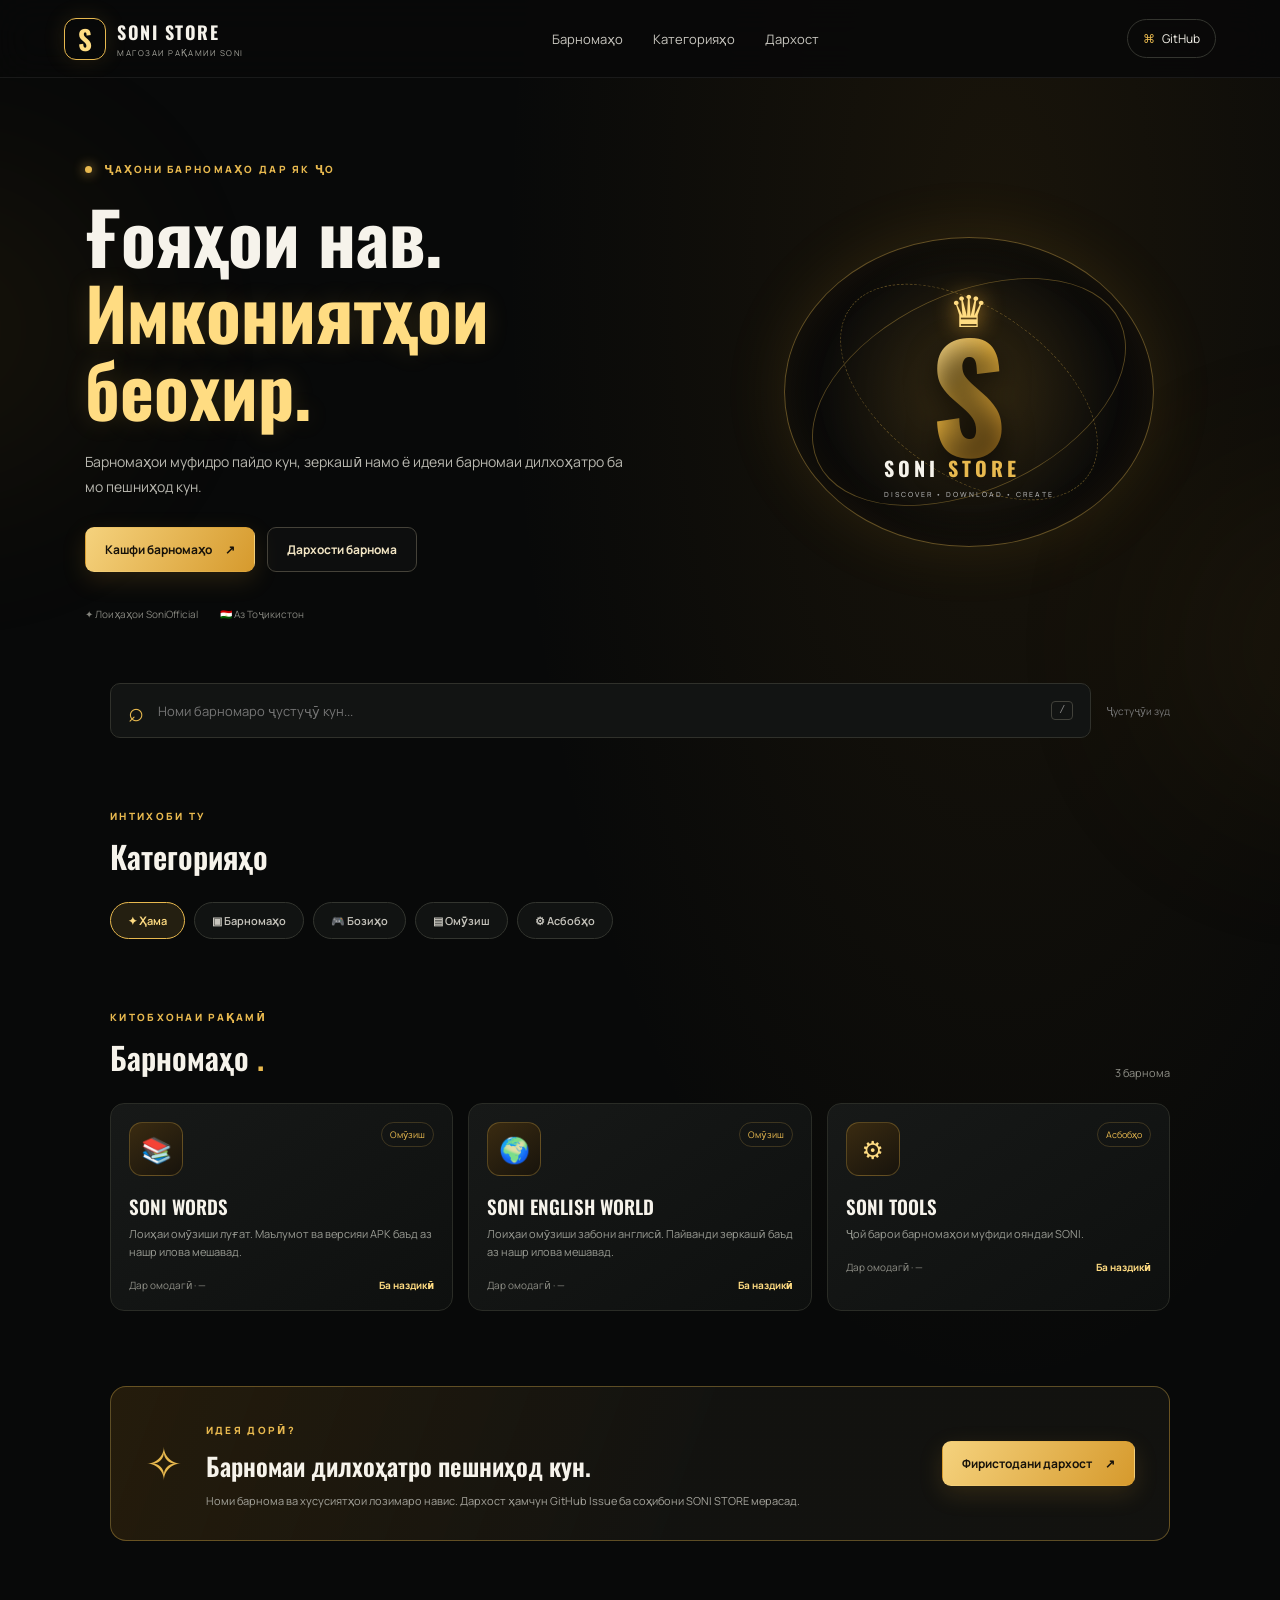
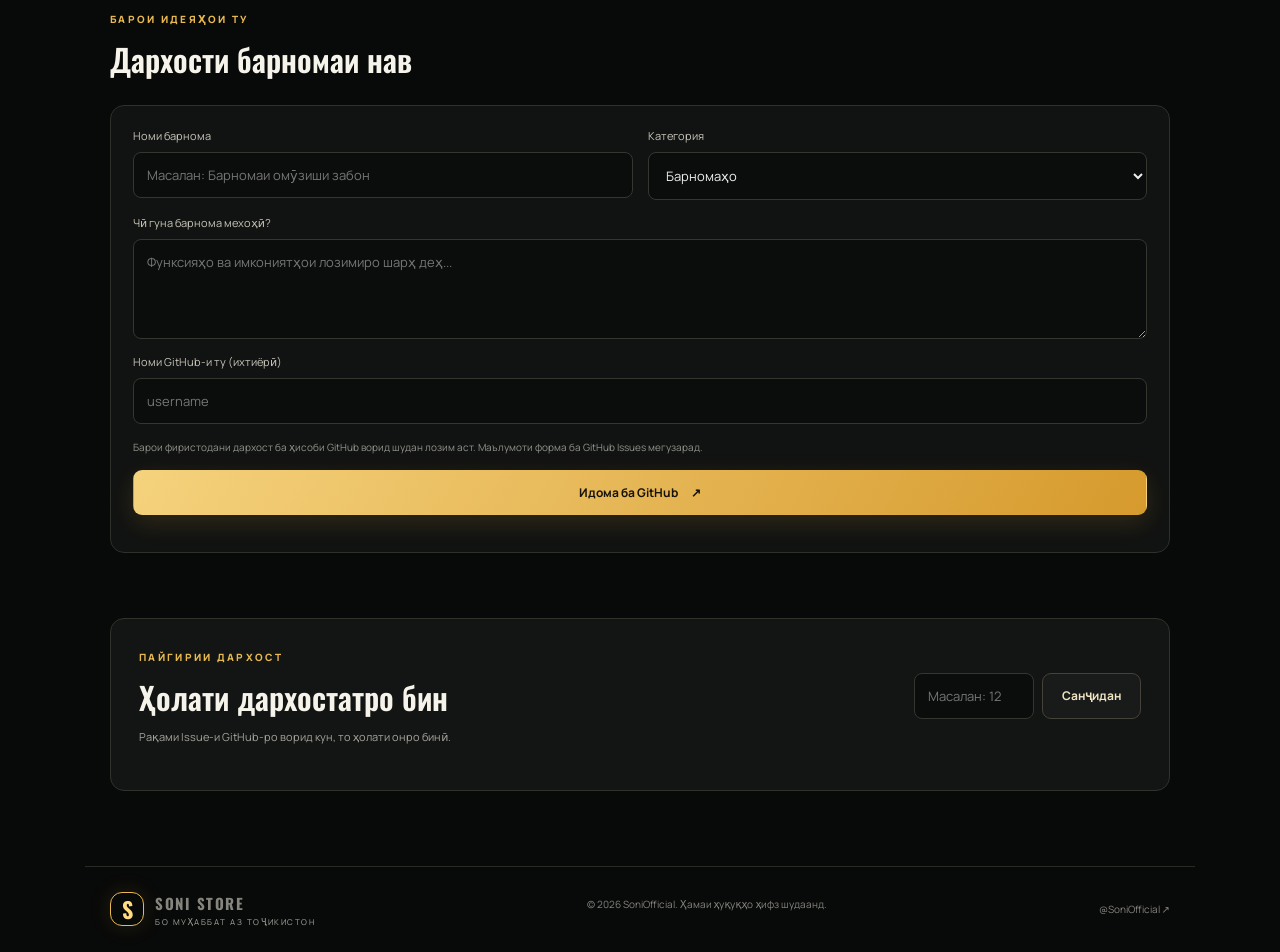
==== index.html @ 7d12838c "SONI STORE V1.0" ====
<!doctype html>
<html lang="tg">
<head>
  <meta charset="utf-8">
  <meta name="viewport" content="width=device-width, initial-scale=1">
  <meta name="theme-color" content="#090909">
  <meta name="description" content="SONI STORE — мағозаи рақамии барномаҳо ва бозиҳои SoniOfficial.">
  <title>SONI STORE — Мағозаи рақамии SONI</title>
  <link rel="icon" href="assets/favicon.svg" type="image/svg+xml">
  <link rel="stylesheet" href="styles.css">
</head>
<body>
  <div class="ambient ambient-one"></div><div class="ambient ambient-two"></div>
  <header class="topbar">
    <a class="brand" href="#" aria-label="SONI STORE">
      <span class="brand-mark">S</span>
      <span><strong>SONI STORE</strong><small>МАГОЗАИ РАҚАМИИ SONI</small></span>
    </a>
    <nav class="desktop-nav" aria-label="Навигатсияи асосӣ">
      <a href="#apps">Барномаҳо</a><a href="#categories">Категорияҳо</a><a href="#request">Дархост</a>
    </nav>
    <a class="github-link" href="https://github.com/SoniOfficial/soni-store" target="_blank" rel="noopener"> <span>⌘</span> GitHub</a>
  </header>

  <main>
    <section class="hero">
      <div class="hero-copy">
        <div class="eyebrow"><span class="pulse"></span> ҶАҲОНИ БАРНОМАҲО ДАР ЯК ҶО</div>
        <h1>Ғояҳои нав.<br><em>Имкониятҳои беохир.</em></h1>
        <p>Барномаҳои муфидро пайдо кун, зеркашӣ намо ё идеяи барномаи дилхоҳатро ба мо пешниҳод кун.</p>
        <div class="hero-actions">
          <a class="btn btn-gold" href="#apps">Кашфи барномаҳо <span>↗</span></a>
          <a class="btn btn-ghost" href="#request">Дархости барнома</a>
        </div>
        <div class="hero-meta"><span>✦ Лоиҳаҳои SoniOfficial</span><span>🇹🇯 Аз Тоҷикистон</span></div>
      </div>
      <div class="hero-art" aria-label="Нишони SONI STORE">
        <div class="orbit orbit-a"></div><div class="orbit orbit-b"></div>
        <div class="hero-crown">♛</div><div class="hero-s">S</div>
        <div class="hero-art-caption">SONI <b>STORE</b><small>DISCOVER • DOWNLOAD • CREATE</small></div>
      </div>
    </section>

    <section class="search-panel" aria-label="Ҷустуҷӯи барнома">
      <div class="search-box"><span>⌕</span><input id="searchInput" type="search" placeholder="Номи барномаро ҷустуҷӯ кун..." autocomplete="off"><kbd>/</kbd></div>
      <span class="search-hint">Ҷустуҷӯи зуд</span>
    </section>

    <section id="categories" class="section">
      <div class="section-heading"><div><span class="eyebrow">ИНТИХОБИ ТУ</span><h2>Категорияҳо</h2></div></div>
      <div id="categoryList" class="category-list">
        <button class="category-chip active" data-category="Ҳама">✦ Ҳама</button>
        <button class="category-chip" data-category="Барномаҳо">▣ Барномаҳо</button>
        <button class="category-chip" data-category="Бозиҳо">🎮 Бозиҳо</button>
        <button class="category-chip" data-category="Омӯзиш">▤ Омӯзиш</button>
        <button class="category-chip" data-category="Асбобҳо">⚙ Асбобҳо</button>
      </div>
    </section>

    <section id="apps" class="section">
      <div class="section-heading">
        <div><span class="eyebrow">КИТОБХОНАИ РАҚАМӢ</span><h2>Барномаҳо <span class="gold-dot">.</span></h2></div>
        <span id="appCount" class="muted-count">0 барнома</span>
      </div>
      <div id="appGrid" class="app-grid" aria-live="polite"></div>
      <div id="emptyState" class="empty-state hidden"><div class="empty-icon">⌕</div><h3>Ҳоло чизе ёфт нашуд</h3><p>Калимаи дигарро ҷустуҷӯ кун ё категорияро иваз намо.</p></div>
    </section>

    <section class="request-banner" id="request">
      <div class="request-symbol">✧</div>
      <div class="request-copy"><span class="eyebrow">ИДЕЯ ДОРӢ?</span><h2>Барномаи дилхоҳатро пешниҳод кун.</h2><p>Номи барнома ва хусусиятҳои лозимаро навис. Дархост ҳамчун GitHub Issue ба соҳибони SONI STORE мерасад.</p></div>
      <a class="btn btn-gold" href="#requestForm">Фиристодани дархост <span>↗</span></a>
    </section>

    <section class="section request-section">
      <div class="section-heading"><div><span class="eyebrow">БАРОИ ИДЕЯҲОИ ТУ</span><h2>Дархости барномаи нав</h2></div></div>
      <form id="requestForm" class="request-form">
        <label>Номи барнома<input id="requestName" required maxlength="90" placeholder="Масалан: Барномаи омӯзиши забон"></label>
        <label>Категория<select id="requestCategory"><option>Барномаҳо</option><option>Бозиҳо</option><option>Омӯзиш</option><option>Асбобҳо</option><option>Дигар</option></select></label>
        <label class="full">Чӣ гуна барнома мехоҳӣ?<textarea id="requestDetails" required maxlength="1500" rows="4" placeholder="Функсияҳо ва имкониятҳои лозимиро шарҳ деҳ..."></textarea></label>
        <label class="full">Номи GitHub-и ту (ихтиёрӣ)<input id="requestAuthor" maxlength="39" placeholder="username"></label>
        <div class="form-note full">Барои фиристодани дархост ба ҳисоби GitHub ворид шудан лозим аст. Маълумоти форма ба GitHub Issues мегузарад.</div>
        <button class="btn btn-gold full" type="submit">Идома ба GitHub <span>↗</span></button>
        <p id="formMessage" class="form-message full" role="status"></p>
      </form>
    </section>

    <section class="status-card">
      <div><span class="eyebrow">ПАЙГИРИИ ДАРХОСТ</span><h2>Ҳолати дархостатро бин</h2><p>Рақами Issue-и GitHub-ро ворид кун, то ҳолати онро бинӣ.</p></div>
      <form id="statusForm" class="status-form"><input id="issueNumber" type="number" min="1" required placeholder="Масалан: 12"><button class="btn btn-ghost" type="submit">Санҷидан</button></form>
      <div id="statusResult" class="status-result" aria-live="polite"></div>
    </section>
  </main>

  <footer class="footer">
    <a class="brand footer-brand" href="#"><span class="brand-mark">S</span><span><strong>SONI STORE</strong><small>БО МУҲАББАТ АЗ ТОҶИКИСТОН</small></span></a>
    <p>© <span id="year"></span> SoniOfficial. Ҳамаи ҳуқуқҳо ҳифз шудаанд.</p>
    <a href="https://github.com/SoniOfficial" target="_blank" rel="noopener">@SoniOfficial ↗</a>
  </footer>

  <dialog id="appDialog" class="app-dialog"><button class="dialog-close" id="dialogClose" aria-label="Пӯшидан">×</button><div id="dialogContent"></div></dialog>
  <script src="app.js"></script>
</body>
</html>
---- styles.css ----
@import url('https://fonts.googleapis.com/css2?family=Manrope:wght@400;500;600;700;800&family=Oswald:wght@500;600;700&display=swap');
:root{--bg:#080909;--panel:#111313;--panel2:#171918;--gold:#e8b94f;--gold2:#ffdc82;--text:#f6f3eb;--muted:#a6a69e;--line:rgba(232,185,79,.2);--green:#a7d6a2}
*{box-sizing:border-box}html{scroll-behavior:smooth;scroll-padding-top:90px}body{margin:0;background:radial-gradient(ellipse at 78% 10%,rgba(151,104,20,.12),transparent 35%),var(--bg);color:var(--text);font-family:Manrope,system-ui,sans-serif;overflow-x:hidden}.ambient{position:fixed;width:300px;height:300px;border-radius:50%;filter:blur(110px);opacity:.09;pointer-events:none;z-index:-1}.ambient-one{background:#d99b24;top:20%;left:-200px}.ambient-two{background:#b17b1d;right:-200px;top:55%}a{color:inherit;text-decoration:none}.topbar{height:78px;display:flex;align-items:center;justify-content:space-between;padding:0 max(5vw,22px);border-bottom:1px solid rgba(255,255,255,.07);position:sticky;top:0;background:rgba(8,9,9,.88);backdrop-filter:blur(18px);z-index:10}.brand{display:flex;align-items:center;gap:11px}.brand-mark{width:42px;height:42px;display:grid;place-items:center;border:1px solid var(--gold);border-radius:12px;color:var(--gold2);font:700 27px Oswald;box-shadow:0 0 22px rgba(232,185,79,.13)}.brand strong{display:block;font:700 18px Oswald;letter-spacing:1.5px}.brand small{display:block;font-size:8px;letter-spacing:1.5px;color:var(--muted);margin-top:2px}.desktop-nav{display:flex;gap:30px;color:#c8c6bf;font-size:13px}.desktop-nav a:hover,.footer>a:hover{color:var(--gold2)}.github-link{font-size:12px;border:1px solid #34352f;padding:10px 15px;border-radius:30px}.github-link span{color:var(--gold);margin-right:5px}.hero{max-width:1160px;margin:0 auto;padding:84px 25px 62px;display:grid;grid-template-columns:1.15fr .85fr;align-items:center;gap:45px;min-height:470px}.eyebrow{font-size:10px;letter-spacing:2.3px;color:var(--gold);font-weight:800}.pulse{display:inline-block;width:7px;height:7px;background:var(--gold);border-radius:50%;margin-right:8px;box-shadow:0 0 12px var(--gold)}h1,h2,h3,p{margin-top:0}h1{font:700 clamp(43px,6vw,72px)/1.06 Oswald;margin:22px 0}.hero h1 em{font-style:normal;color:var(--gold2);text-shadow:0 0 25px rgba(232,185,79,.15)}.hero-copy>p{max-width:550px;color:#b9b8b0;line-height:1.8;font-size:14px}.hero-actions{display:flex;gap:12px;flex-wrap:wrap;margin-top:28px}.btn{display:inline-flex;align-items:center;justify-content:center;gap:13px;border:1px solid transparent;border-radius:9px;padding:13px 19px;font:700 12px Manrope;cursor:pointer;transition:.2s}.btn:hover{transform:translateY(-2px)}.btn-gold{background:linear-gradient(120deg,#f5d27d,#d69a2d);color:#17120a;box-shadow:0 8px 25px rgba(210,155,48,.16)}.btn-ghost{border-color:#454239;color:#f3e6c4;background:rgba(255,255,255,.025)}.hero-meta{display:flex;gap:22px;color:#85857e;font-size:10px;margin-top:35px}.hero-art{height:310px;width:100%;max-width:370px;justify-self:center;border:1px solid rgba(232,185,79,.4);border-radius:50%;position:relative;display:flex;align-items:center;justify-content:center;background:radial-gradient(circle,rgba(226,174,65,.16),rgba(10,10,9,.95) 62%);box-shadow:0 0 65px rgba(216,159,43,.12),inset 0 0 40px rgba(216,159,43,.08)}.orbit{position:absolute;border:1px solid rgba(232,185,79,.35);border-radius:50%;inset:17px;transform:rotate(-25deg) scaleY(.72)}.orbit-b{inset:38px;transform:rotate(35deg) scaleY(.72);border-style:dashed}.hero-crown{position:absolute;top:42px;color:var(--gold2);font-size:44px;text-shadow:0 0 22px #d69a2d}.hero-s{font:700 145px Oswald;color:transparent;background:linear-gradient(130deg,#fff4c8,#e9b43f 45%,#8e5c12);background-clip:text;-webkit-background-clip:text;text-shadow:0 12px 30px rgba(0,0,0,.7)}.hero-art-caption{position:absolute;bottom:47px;font:700 20px Oswald;letter-spacing:4px}.hero-art-caption b{color:var(--gold)}.hero-art-caption small{display:block;text-align:center;font:500 7px Manrope;letter-spacing:2px;color:#aaa;margin-top:7px}.search-panel{max-width:1110px;margin:0 auto;padding:0 25px;display:flex;align-items:center;gap:15px}.search-box{height:55px;display:flex;align-items:center;gap:12px;background:#121413;border:1px solid #30312b;border-radius:10px;padding:0 17px;flex:1}.search-box>span{font-size:27px;color:var(--gold)}.search-box input,.request-form input,.request-form textarea,.request-form select,.status-form input{background:transparent;border:0;outline:0;color:var(--text);font:13px Manrope;width:100%}.search-box kbd{border:1px solid #41413a;color:#888;border-radius:4px;padding:3px 7px;font-size:10px}.search-hint{color:#777;font-size:10px}.section{max-width:1110px;margin:0 auto;padding:65px 25px 0}.section-heading{display:flex;justify-content:space-between;align-items:end;margin-bottom:23px}.section-heading h2,.request-copy h2,.status-card h2{font:600 31px Oswald;margin:8px 0 0}.gold-dot{color:var(--gold)}.muted-count{color:#8e8e86;font-size:11px}.category-list{display:flex;gap:9px;flex-wrap:wrap}.category-chip{border:1px solid #33352f;background:#111312;color:#c6c4bc;padding:10px 17px;border-radius:30px;font:600 11px Manrope;cursor:pointer}.category-chip.active,.category-chip:hover{background:rgba(232,185,79,.13);border-color:var(--gold);color:var(--gold2)}.app-grid{display:grid;grid-template-columns:repeat(3,1fr);gap:15px}.app-card{background:linear-gradient(145deg,#171918,#0e100f);border:1px solid #2a2c26;border-radius:14px;padding:18px;min-height:190px;transition:.2s;cursor:pointer;position:relative;overflow:hidden}.app-card:hover{transform:translateY(-4px);border-color:rgba(232,185,79,.6);box-shadow:0 12px 35px rgba(0,0,0,.22)}.app-card-top{display:flex;justify-content:space-between;align-items:start}.app-icon{width:54px;height:54px;border-radius:13px;display:grid;place-items:center;background:linear-gradient(145deg,#3a2b11,#17130c);border:1px solid rgba(232,185,79,.28);font-size:25px;color:var(--gold2)}.app-tag{font-size:9px;color:var(--gold);border:1px solid var(--line);border-radius:20px;padding:5px 8px}.app-card h3{font:600 19px Oswald;margin:16px 0 5px}.app-card p{font-size:11px;color:#999b93;line-height:1.6;margin:0}.app-card-bottom{display:flex;justify-content:space-between;align-items:center;margin-top:17px;color:#8e8e86;font-size:10px}.app-card-bottom b{color:var(--gold2);font-size:10px}.empty-state{text-align:center;padding:45px 15px;color:#999}.empty-state h3{color:#eee}.empty-icon{font-size:35px;color:var(--gold)}.hidden{display:none!important}.request-banner{max-width:1060px;margin:75px auto 0;padding:30px 34px;border:1px solid rgba(232,185,79,.35);border-radius:16px;background:linear-gradient(110deg,rgba(188,128,27,.16),rgba(20,20,17,.9) 55%);display:flex;align-items:center;gap:23px}.request-symbol{font-size:45px;color:var(--gold)}.request-copy{flex:1}.request-copy h2{font-size:25px}.request-copy p,.status-card p{font-size:11px;line-height:1.7;color:#a5a49c;margin:8px 0 0}.request-form{display:grid;grid-template-columns:1fr 1fr;gap:15px;background:#111312;border:1px solid #2e302a;border-radius:14px;padding:22px}.request-form label{font-size:11px;color:#c7c4b9;display:flex;flex-direction:column;gap:9px}.request-form input,.request-form textarea,.request-form select,.status-form input{border:1px solid #34362f;background:#0b0d0c;border-radius:8px;padding:13px;color:#eee}.request-form select option{background:#111}.request-form .full{grid-column:1/-1}.form-note{font-size:10px;color:#92938b;line-height:1.6}.form-message{font-size:11px;color:var(--gold2);margin:0}.status-card{max-width:1060px;margin:65px auto 0;padding:25px 28px;background:#121513;border:1px solid #30332c;border-radius:14px;display:grid;grid-template-columns:1fr auto;gap:18px;align-items:center}.status-form{display:flex;gap:8px}.status-form input{width:120px}.status-result{grid-column:1/-1;color:var(--gold2);font-size:12px}.footer{max-width:1110px;margin:75px auto 0;padding:25px;border-top:1px solid #292a25;display:flex;justify-content:space-between;align-items:center;color:#85857e;font-size:10px}.footer-brand strong{font-size:15px}.footer-brand .brand-mark{width:34px;height:34px;font-size:22px}.app-dialog{width:min(520px,calc(100% - 28px));background:#121513;color:var(--text);border:1px solid rgba(232,185,79,.4);border-radius:16px;padding:27px;box-shadow:0 20px 100px #000}.app-dialog::backdrop{background:rgba(0,0,0,.78);backdrop-filter:blur(5px)}.dialog-close{float:right;background:transparent;color:#eee;border:0;font-size:28px;cursor:pointer}.dialog-icon{font-size:48px;color:var(--gold)}.dialog-meta{color:#aaa;font-size:12px;line-height:1.8}.dialog-download{margin-top:20px}.dialog-download[aria-disabled=true]{opacity:.5;pointer-events:none}.status-pill{display:inline-block;padding:5px 9px;border-radius:20px;background:rgba(232,185,79,.12);color:var(--gold2);font-size:10px}
@media(max-width:760px){.topbar{height:68px}.desktop-nav{display:none}.hero{grid-template-columns:1fr;padding-top:55px;gap:30px}.hero-art{height:250px;max-width:280px}.hero-s{font-size:115px}.hero-crown{top:28px}.hero-art-caption{bottom:35px}.app-grid{grid-template-columns:repeat(2,1fr)}.request-banner{margin:55px 18px 0;padding:23px;flex-wrap:wrap}.request-symbol{display:none}.request-banner .btn{width:100%}.status-card{margin:50px 18px 0;grid-template-columns:1fr}.status-form{width:100%}.status-form input{flex:1}.footer{margin-top:55px;flex-wrap:wrap;gap:18px}.footer p{order:3;width:100%}.search-hint{display:none}}
@media(max-width:470px){.github-link{padding:8px 10px}.brand strong{font-size:15px}.brand-mark{width:37px;height:37px}.hero{padding-left:20px;padding-right:20px}.hero-meta{gap:12px;flex-wrap:wrap}.app-grid{grid-template-columns:1fr}.app-card{min-height:175px}.request-form{grid-template-columns:1fr;padding:16px}.request-form label{grid-column:1/-1}.section{padding-left:19px;padding-right:19px}.section-heading h2{font-size:27px}.footer{padding:22px 19px}}
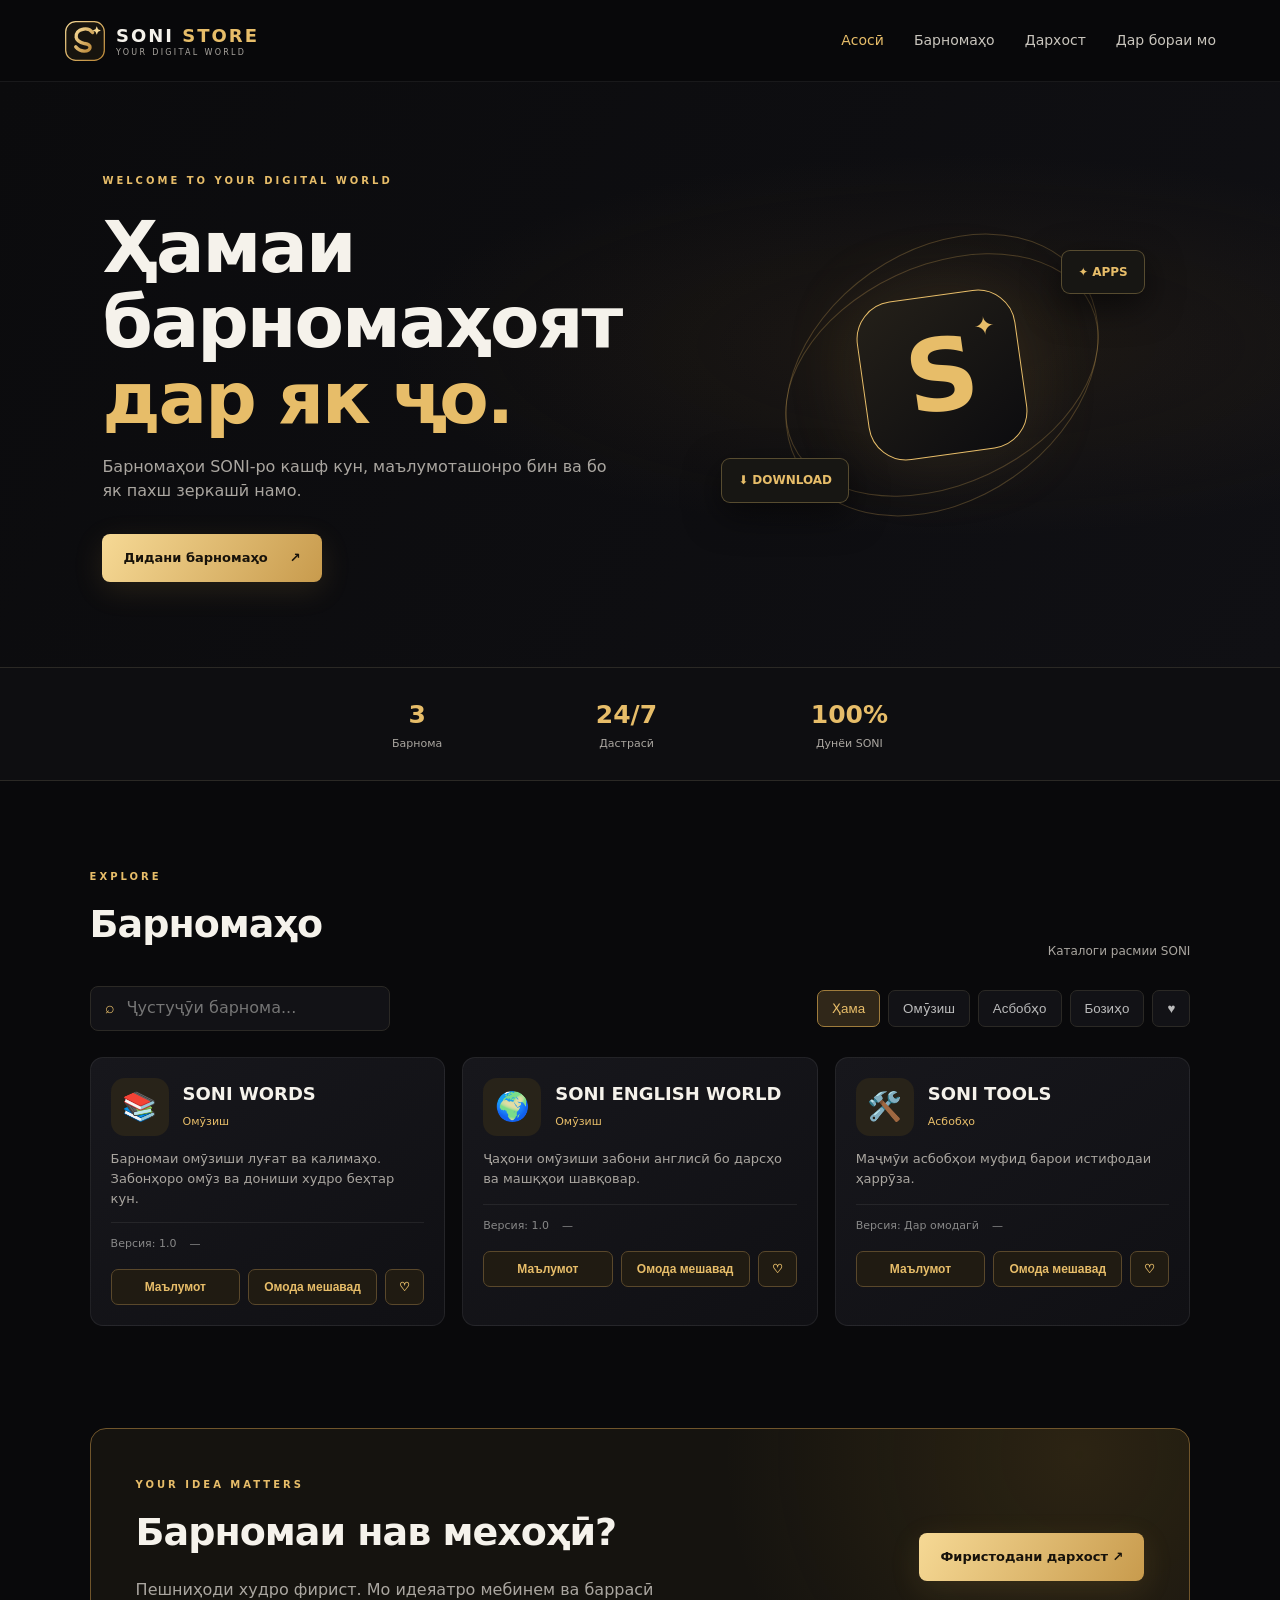
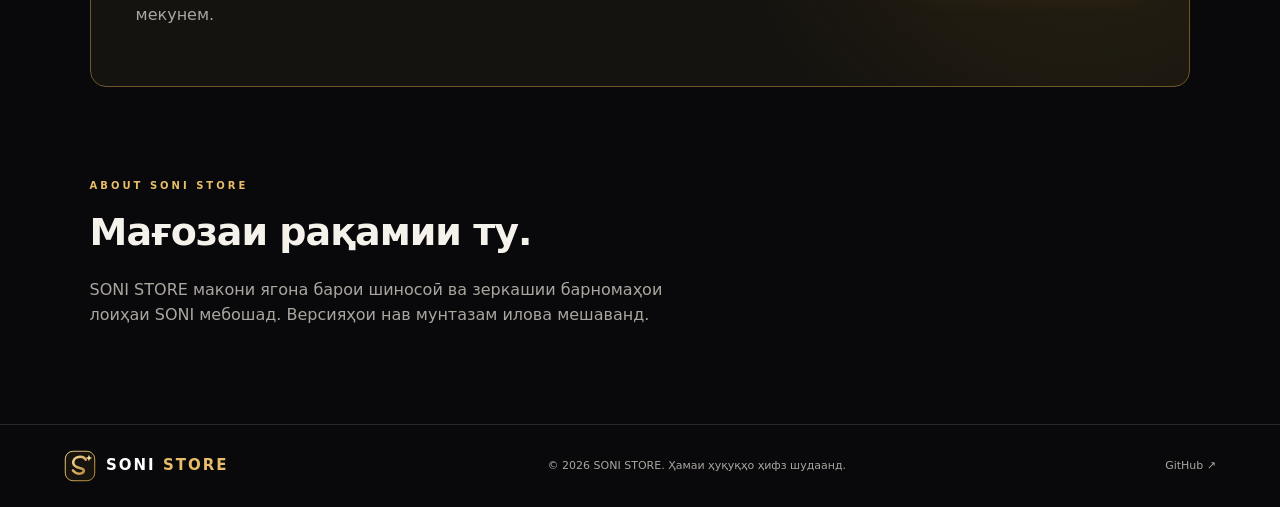
==== commit 57e529d0: "SONI STORE V1.1 update" ====
--- a/index.html
+++ b/index.html
@@ -3,102 +3,80 @@
 <head>
   <meta charset="utf-8">
   <meta name="viewport" content="width=device-width, initial-scale=1">
-  <meta name="theme-color" content="#090909">
-  <meta name="description" content="SONI STORE — мағозаи рақамии барномаҳо ва бозиҳои SoniOfficial.">
-  <title>SONI STORE — Мағозаи рақамии SONI</title>
+  <meta name="theme-color" content="#0b0b0d">
+  <title>SONI STORE — Барномаҳои рақамӣ</title>
   <link rel="icon" href="assets/favicon.svg" type="image/svg+xml">
   <link rel="stylesheet" href="styles.css">
 </head>
 <body>
-  <div class="ambient ambient-one"></div><div class="ambient ambient-two"></div>
   <header class="topbar">
     <a class="brand" href="#" aria-label="SONI STORE">
-      <span class="brand-mark">S</span>
-      <span><strong>SONI STORE</strong><small>МАГОЗАИ РАҚАМИИ SONI</small></span>
+      <img src="assets/logo.svg" alt="" width="42" height="42">
+      <span>SONI <b>STORE</b><small>YOUR DIGITAL WORLD</small></span>
     </a>
-    <nav class="desktop-nav" aria-label="Навигатсияи асосӣ">
-      <a href="#apps">Барномаҳо</a><a href="#categories">Категорияҳо</a><a href="#request">Дархост</a>
+    <button class="menu-btn" id="menuBtn" aria-label="Кушодани меню">☰</button>
+    <nav id="nav">
+      <a class="active" href="#home">Асосӣ</a>
+      <a href="#apps">Барномаҳо</a>
+      <a href="#request">Дархост</a>
+      <a href="#about">Дар бораи мо</a>
     </nav>
-    <a class="github-link" href="https://github.com/SoniOfficial/soni-store" target="_blank" rel="noopener"> <span>⌘</span> GitHub</a>
   </header>
 
-  <main>
+  <main id="home">
     <section class="hero">
       <div class="hero-copy">
-        <div class="eyebrow"><span class="pulse"></span> ҶАҲОНИ БАРНОМАҲО ДАР ЯК ҶО</div>
-        <h1>Ғояҳои нав.<br><em>Имкониятҳои беохир.</em></h1>
-        <p>Барномаҳои муфидро пайдо кун, зеркашӣ намо ё идеяи барномаи дилхоҳатро ба мо пешниҳод кун.</p>
-        <div class="hero-actions">
-          <a class="btn btn-gold" href="#apps">Кашфи барномаҳо <span>↗</span></a>
-          <a class="btn btn-ghost" href="#request">Дархости барнома</a>
-        </div>
-        <div class="hero-meta"><span>✦ Лоиҳаҳои SoniOfficial</span><span>🇹🇯 Аз Тоҷикистон</span></div>
+        <span class="eyebrow">WELCOME TO YOUR DIGITAL WORLD</span>
+        <h1>Ҳамаи барномаҳоят<br><em>дар як ҷо.</em></h1>
+        <p>Барномаҳои SONI-ро кашф кун, маълумоташонро бин ва бо як пахш зеркашӣ намо.</p>
+        <a class="primary-btn" href="#apps">Дидани барномаҳо <span>↗</span></a>
       </div>
-      <div class="hero-art" aria-label="Нишони SONI STORE">
-        <div class="orbit orbit-a"></div><div class="orbit orbit-b"></div>
-        <div class="hero-crown">♛</div><div class="hero-s">S</div>
-        <div class="hero-art-caption">SONI <b>STORE</b><small>DISCOVER • DOWNLOAD • CREATE</small></div>
+      <div class="hero-art" aria-hidden="true">
+        <div class="orbit orbit-one"></div><div class="orbit orbit-two"></div>
+        <div class="store-mark">S<span>✦</span></div>
+        <div class="float-card card-a">✦ <b>APPS</b></div>
+        <div class="float-card card-b">⬇ <b>DOWNLOAD</b></div>
       </div>
     </section>
 
-    <section class="search-panel" aria-label="Ҷустуҷӯи барнома">
-      <div class="search-box"><span>⌕</span><input id="searchInput" type="search" placeholder="Номи барномаро ҷустуҷӯ кун..." autocomplete="off"><kbd>/</kbd></div>
-      <span class="search-hint">Ҷустуҷӯи зуд</span>
+    <section class="stats">
+      <div><strong id="appCount">0</strong><span>Барнома</span></div>
+      <div><strong>24/7</strong><span>Дастрасӣ</span></div>
+      <div><strong>100%</strong><span>Дунёи SONI</span></div>
     </section>
 
-    <section id="categories" class="section">
-      <div class="section-heading"><div><span class="eyebrow">ИНТИХОБИ ТУ</span><h2>Категорияҳо</h2></div></div>
-      <div id="categoryList" class="category-list">
-        <button class="category-chip active" data-category="Ҳама">✦ Ҳама</button>
-        <button class="category-chip" data-category="Барномаҳо">▣ Барномаҳо</button>
-        <button class="category-chip" data-category="Бозиҳо">🎮 Бозиҳо</button>
-        <button class="category-chip" data-category="Омӯзиш">▤ Омӯзиш</button>
-        <button class="category-chip" data-category="Асбобҳо">⚙ Асбобҳо</button>
+    <section class="section" id="apps">
+      <div class="section-heading">
+        <div><span class="eyebrow">EXPLORE</span><h2>Барномаҳо</h2></div>
+        <span class="section-note">Каталоги расмии SONI</span>
       </div>
+      <div class="toolbar">
+        <label class="search"><span>⌕</span><input id="searchInput" type="search" placeholder="Ҷустуҷӯи барнома..."></label>
+        <div class="filters" id="filters">
+          <button class="filter active" data-category="Ҳама">Ҳама</button>
+          <button class="filter" data-category="Омӯзиш">Омӯзиш</button>
+          <button class="filter" data-category="Асбобҳо">Асбобҳо</button>
+          <button class="filter" data-category="Бозиҳо">Бозиҳо</button>
+          <button class="filter" data-category="Дӯстдошта">♥</button>
+        </div>
+      </div>
+      <div class="app-grid" id="appGrid"><div class="loading">Каталог бор шуда истодааст...</div></div>
     </section>
 
-    <section id="apps" class="section">
-      <div class="section-heading">
-        <div><span class="eyebrow">КИТОБХОНАИ РАҚАМӢ</span><h2>Барномаҳо <span class="gold-dot">.</span></h2></div>
-        <span id="appCount" class="muted-count">0 барнома</span>
-      </div>
-      <div id="appGrid" class="app-grid" aria-live="polite"></div>
-      <div id="emptyState" class="empty-state hidden"><div class="empty-icon">⌕</div><h3>Ҳоло чизе ёфт нашуд</h3><p>Калимаи дигарро ҷустуҷӯ кун ё категорияро иваз намо.</p></div>
+    <section class="request-section" id="request">
+      <div><span class="eyebrow">YOUR IDEA MATTERS</span><h2>Барномаи нав мехоҳӣ?</h2><p>Пешниҳоди худро фирист. Мо идеяатро мебинем ва баррасӣ мекунем.</p></div>
+      <a class="primary-btn" id="requestLink" href="https://github.com/SoniOfficial/soni-store/issues/new/choose" target="_blank" rel="noopener">Фиристодани дархост ↗</a>
     </section>
 
-    <section class="request-banner" id="request">
-      <div class="request-symbol">✧</div>
-      <div class="request-copy"><span class="eyebrow">ИДЕЯ ДОРӢ?</span><h2>Барномаи дилхоҳатро пешниҳод кун.</h2><p>Номи барнома ва хусусиятҳои лозимаро навис. Дархост ҳамчун GitHub Issue ба соҳибони SONI STORE мерасад.</p></div>
-      <a class="btn btn-gold" href="#requestForm">Фиристодани дархост <span>↗</span></a>
-    </section>
-
-    <section class="section request-section">
-      <div class="section-heading"><div><span class="eyebrow">БАРОИ ИДЕЯҲОИ ТУ</span><h2>Дархости барномаи нав</h2></div></div>
-      <form id="requestForm" class="request-form">
-        <label>Номи барнома<input id="requestName" required maxlength="90" placeholder="Масалан: Барномаи омӯзиши забон"></label>
-        <label>Категория<select id="requestCategory"><option>Барномаҳо</option><option>Бозиҳо</option><option>Омӯзиш</option><option>Асбобҳо</option><option>Дигар</option></select></label>
-        <label class="full">Чӣ гуна барнома мехоҳӣ?<textarea id="requestDetails" required maxlength="1500" rows="4" placeholder="Функсияҳо ва имкониятҳои лозимиро шарҳ деҳ..."></textarea></label>
-        <label class="full">Номи GitHub-и ту (ихтиёрӣ)<input id="requestAuthor" maxlength="39" placeholder="username"></label>
-        <div class="form-note full">Барои фиристодани дархост ба ҳисоби GitHub ворид шудан лозим аст. Маълумоти форма ба GitHub Issues мегузарад.</div>
-        <button class="btn btn-gold full" type="submit">Идома ба GitHub <span>↗</span></button>
-        <p id="formMessage" class="form-message full" role="status"></p>
-      </form>
-    </section>
-
-    <section class="status-card">
-      <div><span class="eyebrow">ПАЙГИРИИ ДАРХОСТ</span><h2>Ҳолати дархостатро бин</h2><p>Рақами Issue-и GitHub-ро ворид кун, то ҳолати онро бинӣ.</p></div>
-      <form id="statusForm" class="status-form"><input id="issueNumber" type="number" min="1" required placeholder="Масалан: 12"><button class="btn btn-ghost" type="submit">Санҷидан</button></form>
-      <div id="statusResult" class="status-result" aria-live="polite"></div>
+    <section class="section about" id="about">
+      <span class="eyebrow">ABOUT SONI STORE</span><h2>Мағозаи рақамии ту.</h2>
+      <p>SONI STORE макони ягона барои шиносоӣ ва зеркашии барномаҳои лоиҳаи SONI мебошад. Версияҳои нав мунтазам илова мешаванд.</p>
     </section>
   </main>
 
-  <footer class="footer">
-    <a class="brand footer-brand" href="#"><span class="brand-mark">S</span><span><strong>SONI STORE</strong><small>БО МУҲАББАТ АЗ ТОҶИКИСТОН</small></span></a>
-    <p>© <span id="year"></span> SoniOfficial. Ҳамаи ҳуқуқҳо ҳифз шудаанд.</p>
-    <a href="https://github.com/SoniOfficial" target="_blank" rel="noopener">@SoniOfficial ↗</a>
-  </footer>
+  <footer><a class="brand small-brand" href="#"><img src="assets/logo.svg" alt="" width="32" height="32"><span>SONI <b>STORE</b></span></a><span>© <span id="year"></span> SONI STORE. Ҳамаи ҳуқуқҳо ҳифз шудаанд.</span><a href="https://github.com/SoniOfficial" target="_blank" rel="noopener">GitHub ↗</a></footer>
 
-  <dialog id="appDialog" class="app-dialog"><button class="dialog-close" id="dialogClose" aria-label="Пӯшидан">×</button><div id="dialogContent"></div></dialog>
+  <dialog id="appDialog" class="app-dialog"><button class="close-dialog" id="closeDialog" aria-label="Пӯшидан">×</button><div id="dialogContent"></div></dialog>
   <script src="app.js"></script>
 </body>
 </html>
--- a/styles.css
+++ b/styles.css
@@ -1,5 +1,2 @@
-@import url('https://fonts.googleapis.com/css2?family=Manrope:wght@400;500;600;700;800&family=Oswald:wght@500;600;700&display=swap');
-:root{--bg:#080909;--panel:#111313;--panel2:#171918;--gold:#e8b94f;--gold2:#ffdc82;--text:#f6f3eb;--muted:#a6a69e;--line:rgba(232,185,79,.2);--green:#a7d6a2}
-*{box-sizing:border-box}html{scroll-behavior:smooth;scroll-padding-top:90px}body{margin:0;background:radial-gradient(ellipse at 78% 10%,rgba(151,104,20,.12),transparent 35%),var(--bg);color:var(--text);font-family:Manrope,system-ui,sans-serif;overflow-x:hidden}.ambient{position:fixed;width:300px;height:300px;border-radius:50%;filter:blur(110px);opacity:.09;pointer-events:none;z-index:-1}.ambient-one{background:#d99b24;top:20%;left:-200px}.ambient-two{background:#b17b1d;right:-200px;top:55%}a{color:inherit;text-decoration:none}.topbar{height:78px;display:flex;align-items:center;justify-content:space-between;padding:0 max(5vw,22px);border-bottom:1px solid rgba(255,255,255,.07);position:sticky;top:0;background:rgba(8,9,9,.88);backdrop-filter:blur(18px);z-index:10}.brand{display:flex;align-items:center;gap:11px}.brand-mark{width:42px;height:42px;display:grid;place-items:center;border:1px solid var(--gold);border-radius:12px;color:var(--gold2);font:700 27px Oswald;box-shadow:0 0 22px rgba(232,185,79,.13)}.brand strong{display:block;font:700 18px Oswald;letter-spacing:1.5px}.brand small{display:block;font-size:8px;letter-spacing:1.5px;color:var(--muted);margin-top:2px}.desktop-nav{display:flex;gap:30px;color:#c8c6bf;font-size:13px}.desktop-nav a:hover,.footer>a:hover{color:var(--gold2)}.github-link{font-size:12px;border:1px solid #34352f;padding:10px 15px;border-radius:30px}.github-link span{color:var(--gold);margin-right:5px}.hero{max-width:1160px;margin:0 auto;padding:84px 25px 62px;display:grid;grid-template-columns:1.15fr .85fr;align-items:center;gap:45px;min-height:470px}.eyebrow{font-size:10px;letter-spacing:2.3px;color:var(--gold);font-weight:800}.pulse{display:inline-block;width:7px;height:7px;background:var(--gold);border-radius:50%;margin-right:8px;box-shadow:0 0 12px var(--gold)}h1,h2,h3,p{margin-top:0}h1{font:700 clamp(43px,6vw,72px)/1.06 Oswald;margin:22px 0}.hero h1 em{font-style:normal;color:var(--gold2);text-shadow:0 0 25px rgba(232,185,79,.15)}.hero-copy>p{max-width:550px;color:#b9b8b0;line-height:1.8;font-size:14px}.hero-actions{display:flex;gap:12px;flex-wrap:wrap;margin-top:28px}.btn{display:inline-flex;align-items:center;justify-content:center;gap:13px;border:1px solid transparent;border-radius:9px;padding:13px 19px;font:700 12px Manrope;cursor:pointer;transition:.2s}.btn:hover{transform:translateY(-2px)}.btn-gold{background:linear-gradient(120deg,#f5d27d,#d69a2d);color:#17120a;box-shadow:0 8px 25px rgba(210,155,48,.16)}.btn-ghost{border-color:#454239;color:#f3e6c4;background:rgba(255,255,255,.025)}.hero-meta{display:flex;gap:22px;color:#85857e;font-size:10px;margin-top:35px}.hero-art{height:310px;width:100%;max-width:370px;justify-self:center;border:1px solid rgba(232,185,79,.4);border-radius:50%;position:relative;display:flex;align-items:center;justify-content:center;background:radial-gradient(circle,rgba(226,174,65,.16),rgba(10,10,9,.95) 62%);box-shadow:0 0 65px rgba(216,159,43,.12),inset 0 0 40px rgba(216,159,43,.08)}.orbit{position:absolute;border:1px solid rgba(232,185,79,.35);border-radius:50%;inset:17px;transform:rotate(-25deg) scaleY(.72)}.orbit-b{inset:38px;transform:rotate(35deg) scaleY(.72);border-style:dashed}.hero-crown{position:absolute;top:42px;color:var(--gold2);font-size:44px;text-shadow:0 0 22px #d69a2d}.hero-s{font:700 145px Oswald;color:transparent;background:linear-gradient(130deg,#fff4c8,#e9b43f 45%,#8e5c12);background-clip:text;-webkit-background-clip:text;text-shadow:0 12px 30px rgba(0,0,0,.7)}.hero-art-caption{position:absolute;bottom:47px;font:700 20px Oswald;letter-spacing:4px}.hero-art-caption b{color:var(--gold)}.hero-art-caption small{display:block;text-align:center;font:500 7px Manrope;letter-spacing:2px;color:#aaa;margin-top:7px}.search-panel{max-width:1110px;margin:0 auto;padding:0 25px;display:flex;align-items:center;gap:15px}.search-box{height:55px;display:flex;align-items:center;gap:12px;background:#121413;border:1px solid #30312b;border-radius:10px;padding:0 17px;flex:1}.search-box>span{font-size:27px;color:var(--gold)}.search-box input,.request-form input,.request-form textarea,.request-form select,.status-form input{background:transparent;border:0;outline:0;color:var(--text);font:13px Manrope;width:100%}.search-box kbd{border:1px solid #41413a;color:#888;border-radius:4px;padding:3px 7px;font-size:10px}.search-hint{color:#777;font-size:10px}.section{max-width:1110px;margin:0 auto;padding:65px 25px 0}.section-heading{display:flex;justify-content:space-between;align-items:end;margin-bottom:23px}.section-heading h2,.request-copy h2,.status-card h2{font:600 31px Oswald;margin:8px 0 0}.gold-dot{color:var(--gold)}.muted-count{color:#8e8e86;font-size:11px}.category-list{display:flex;gap:9px;flex-wrap:wrap}.category-chip{border:1px solid #33352f;background:#111312;color:#c6c4bc;padding:10px 17px;border-radius:30px;font:600 11px Manrope;cursor:pointer}.category-chip.active,.category-chip:hover{background:rgba(232,185,79,.13);border-color:var(--gold);color:var(--gold2)}.app-grid{display:grid;grid-template-columns:repeat(3,1fr);gap:15px}.app-card{background:linear-gradient(145deg,#171918,#0e100f);border:1px solid #2a2c26;border-radius:14px;padding:18px;min-height:190px;transition:.2s;cursor:pointer;position:relative;overflow:hidden}.app-card:hover{transform:translateY(-4px);border-color:rgba(232,185,79,.6);box-shadow:0 12px 35px rgba(0,0,0,.22)}.app-card-top{display:flex;justify-content:space-between;align-items:start}.app-icon{width:54px;height:54px;border-radius:13px;display:grid;place-items:center;background:linear-gradient(145deg,#3a2b11,#17130c);border:1px solid rgba(232,185,79,.28);font-size:25px;color:var(--gold2)}.app-tag{font-size:9px;color:var(--gold);border:1px solid var(--line);border-radius:20px;padding:5px 8px}.app-card h3{font:600 19px Oswald;margin:16px 0 5px}.app-card p{font-size:11px;color:#999b93;line-height:1.6;margin:0}.app-card-bottom{display:flex;justify-content:space-between;align-items:center;margin-top:17px;color:#8e8e86;font-size:10px}.app-card-bottom b{color:var(--gold2);font-size:10px}.empty-state{text-align:center;padding:45px 15px;color:#999}.empty-state h3{color:#eee}.empty-icon{font-size:35px;color:var(--gold)}.hidden{display:none!important}.request-banner{max-width:1060px;margin:75px auto 0;padding:30px 34px;border:1px solid rgba(232,185,79,.35);border-radius:16px;background:linear-gradient(110deg,rgba(188,128,27,.16),rgba(20,20,17,.9) 55%);display:flex;align-items:center;gap:23px}.request-symbol{font-size:45px;color:var(--gold)}.request-copy{flex:1}.request-copy h2{font-size:25px}.request-copy p,.status-card p{font-size:11px;line-height:1.7;color:#a5a49c;margin:8px 0 0}.request-form{display:grid;grid-template-columns:1fr 1fr;gap:15px;background:#111312;border:1px solid #2e302a;border-radius:14px;padding:22px}.request-form label{font-size:11px;color:#c7c4b9;display:flex;flex-direction:column;gap:9px}.request-form input,.request-form textarea,.request-form select,.status-form input{border:1px solid #34362f;background:#0b0d0c;border-radius:8px;padding:13px;color:#eee}.request-form select option{background:#111}.request-form .full{grid-column:1/-1}.form-note{font-size:10px;color:#92938b;line-height:1.6}.form-message{font-size:11px;color:var(--gold2);margin:0}.status-card{max-width:1060px;margin:65px auto 0;padding:25px 28px;background:#121513;border:1px solid #30332c;border-radius:14px;display:grid;grid-template-columns:1fr auto;gap:18px;align-items:center}.status-form{display:flex;gap:8px}.status-form input{width:120px}.status-result{grid-column:1/-1;color:var(--gold2);font-size:12px}.footer{max-width:1110px;margin:75px auto 0;padding:25px;border-top:1px solid #292a25;display:flex;justify-content:space-between;align-items:center;color:#85857e;font-size:10px}.footer-brand strong{font-size:15px}.footer-brand .brand-mark{width:34px;height:34px;font-size:22px}.app-dialog{width:min(520px,calc(100% - 28px));background:#121513;color:var(--text);border:1px solid rgba(232,185,79,.4);border-radius:16px;padding:27px;box-shadow:0 20px 100px #000}.app-dialog::backdrop{background:rgba(0,0,0,.78);backdrop-filter:blur(5px)}.dialog-close{float:right;background:transparent;color:#eee;border:0;font-size:28px;cursor:pointer}.dialog-icon{font-size:48px;color:var(--gold)}.dialog-meta{color:#aaa;font-size:12px;line-height:1.8}.dialog-download{margin-top:20px}.dialog-download[aria-disabled=true]{opacity:.5;pointer-events:none}.status-pill{display:inline-block;padding:5px 9px;border-radius:20px;background:rgba(232,185,79,.12);color:var(--gold2);font-size:10px}
-@media(max-width:760px){.topbar{height:68px}.desktop-nav{display:none}.hero{grid-template-columns:1fr;padding-top:55px;gap:30px}.hero-art{height:250px;max-width:280px}.hero-s{font-size:115px}.hero-crown{top:28px}.hero-art-caption{bottom:35px}.app-grid{grid-template-columns:repeat(2,1fr)}.request-banner{margin:55px 18px 0;padding:23px;flex-wrap:wrap}.request-symbol{display:none}.request-banner .btn{width:100%}.status-card{margin:50px 18px 0;grid-template-columns:1fr}.status-form{width:100%}.status-form input{flex:1}.footer{margin-top:55px;flex-wrap:wrap;gap:18px}.footer p{order:3;width:100%}.search-hint{display:none}}
-@media(max-width:470px){.github-link{padding:8px 10px}.brand strong{font-size:15px}.brand-mark{width:37px;height:37px}.hero{padding-left:20px;padding-right:20px}.hero-meta{gap:12px;flex-wrap:wrap}.app-grid{grid-template-columns:1fr}.app-card{min-height:175px}.request-form{grid-template-columns:1fr;padding:16px}.request-form label{grid-column:1/-1}.section{padding-left:19px;padding-right:19px}.section-heading h2{font-size:27px}.footer{padding:22px 19px}}
+:root{--bg:#09090b;--panel:#121216;--panel2:#19191f;--gold:#e7bd69;--gold2:#f6d995;--text:#f5f2eb;--muted:#aaa6a0;--line:#2b2925}
+*{box-sizing:border-box}html{scroll-behavior:smooth}body{margin:0;background:var(--bg);color:var(--text);font-family:Inter,system-ui,-apple-system,"Segoe UI",sans-serif;line-height:1.55}a{color:inherit;text-decoration:none}.topbar{height:82px;padding:0 max(5vw,22px);display:flex;align-items:center;justify-content:space-between;border-bottom:1px solid #ffffff12;background:#09090beF;position:sticky;top:0;z-index:5;backdrop-filter:blur(18px)}.brand{display:flex;align-items:center;gap:10px;font-size:18px;letter-spacing:2px;font-weight:800}.brand img{display:block}.brand b{color:var(--gold)}.brand small{display:block;font-size:8px;letter-spacing:2.3px;color:var(--muted);font-weight:500;margin-top:-3px}.topbar nav{display:flex;gap:30px;color:#c9c5bd;font-size:14px}.topbar nav a:hover,.topbar nav .active{color:var(--gold)}.menu-btn{display:none;background:none;color:white;border:0;font-size:25px}.hero{min-height:520px;padding:85px max(8vw,24px);display:grid;grid-template-columns:1.1fr .9fr;align-items:center;gap:30px;background:radial-gradient(ellipse at 75% 45%,#5a411c33,transparent 42%),linear-gradient(120deg,#0b0b0d,#101014)}.eyebrow{color:var(--gold);font-size:10px;letter-spacing:3px;font-weight:800}.hero h1{font-size:clamp(42px,6vw,72px);line-height:1.05;letter-spacing:-2px;margin:18px 0}.hero h1 em{font-style:normal;color:var(--gold)}.hero p{max-width:510px;color:var(--muted);font-size:16px;margin-bottom:30px}.primary-btn{display:inline-flex;gap:22px;align-items:center;background:linear-gradient(120deg,var(--gold2),#c89b4d);color:#17120a;padding:14px 21px;border-radius:8px;font-weight:800;font-size:13px;box-shadow:0 8px 30px #d3a64b22}.primary-btn:hover{transform:translateY(-2px)}.hero-art{height:340px;position:relative;display:grid;place-items:center}.orbit{position:absolute;border:1px solid #d8ae5b44;border-radius:50%;transform:rotate(-25deg)}.orbit-one{width:330px;height:220px}.orbit-two{width:250px;height:340px;transform:rotate(55deg)}.store-mark{width:160px;height:160px;border:1px solid var(--gold);border-radius:38px;display:grid;place-items:center;font-size:100px;font-weight:900;color:var(--gold);background:linear-gradient(145deg,#242019,#0c0c0f);box-shadow:0 0 80px #d5a64b22;transform:rotate(-8deg)}.store-mark span{font-size:25px;position:absolute;right:20px;top:18px}.float-card{position:absolute;padding:12px 16px;border:1px solid #d9b66b55;background:#171613;border-radius:9px;color:var(--gold);font-size:12px;box-shadow:0 12px 35px #0008}.card-a{top:45px;right:7%}.card-b{bottom:42px;left:3%}.stats{display:flex;justify-content:center;gap:clamp(45px,12vw,170px);padding:28px 15px;border-block:1px solid var(--line);background:#0e0e11}.stats div{display:flex;flex-direction:column;text-align:center}.stats strong{font-size:25px;color:var(--gold)}.stats span{font-size:11px;color:var(--muted)}.section{padding:82px max(7vw,22px)}.section-heading{display:flex;justify-content:space-between;align-items:end;margin-bottom:25px}.section h2,.request-section h2{font-size:38px;letter-spacing:-1px;margin:7px 0}.section-note{font-size:12px;color:var(--muted)}.toolbar{display:flex;gap:18px;justify-content:space-between;align-items:center;margin-bottom:26px;flex-wrap:wrap}.search{display:flex;align-items:center;gap:10px;background:var(--panel);border:1px solid var(--line);border-radius:8px;padding:0 14px;min-width:min(100%,300px);height:45px;color:var(--gold)}.search input{background:none;border:0;outline:0;color:white;width:100%;font:inherit}.filters{display:flex;gap:8px;flex-wrap:wrap}.filter{background:var(--panel);border:1px solid var(--line);border-radius:7px;color:#bbb;padding:10px 14px;cursor:pointer}.filter.active,.filter:hover{background:#302719;border-color:#9f7c3c;color:var(--gold)}.app-grid{display:grid;grid-template-columns:repeat(3,1fr);gap:17px}.app-card{background:linear-gradient(145deg,#17171c,#101014);border:1px solid #ffffff12;border-radius:13px;padding:20px;transition:.2s;min-width:0}.app-card:hover{border-color:#b38b4a88;transform:translateY(-4px)}.app-top{display:flex;align-items:center;gap:14px}.app-icon{width:58px;height:58px;border-radius:14px;background:#282319;display:grid;place-items:center;font-size:28px;color:var(--gold);flex-shrink:0}.app-card h3{margin:0;font-size:18px}.app-card .category{font-size:11px;color:var(--gold)}.app-card p{font-size:13px;color:var(--muted);min-height:42px}.card-meta{display:flex;gap:13px;color:#888;font-size:11px;border-top:1px solid #ffffff12;padding-top:12px}.card-actions{display:flex;gap:8px;margin-top:17px}.card-actions button,.card-actions a{flex:1;text-align:center;border:1px solid #5a482b;background:#201b12;color:var(--gold);padding:10px;border-radius:7px;font-size:12px;font-weight:700;cursor:pointer}.card-actions .download{background:var(--gold);color:#17120a;border-color:var(--gold)}.favorite{width:39px!important;flex:0 0 39px!important}.favorite.saved{color:#ff8c9b}.loading,.empty{grid-column:1/-1;text-align:center;padding:45px;color:var(--muted)}.request-section{margin:20px max(7vw,22px) 65px;padding:42px 45px;border:1px solid #70552b;background:radial-gradient(circle at 90% 10%,#9c76252b,transparent 35%),#15130f;border-radius:16px;display:flex;justify-content:space-between;align-items:center;gap:25px}.request-section p,.about p{color:var(--muted);max-width:600px}.about{padding-top:20px;padding-bottom:80px}.about h2{margin-bottom:5px}footer{border-top:1px solid var(--line);padding:25px max(5vw,22px);display:flex;align-items:center;justify-content:space-between;gap:18px;color:var(--muted);font-size:11px}.small-brand{font-size:15px;color:white}.app-dialog{width:min(600px,calc(100% - 28px));background:#141418;color:var(--text);border:1px solid #806333;border-radius:15px;padding:30px;box-shadow:0 20px 100px #000c}.app-dialog::backdrop{background:#000b;backdrop-filter:blur(5px)}.close-dialog{float:right;background:none;border:0;color:white;font-size:28px;cursor:pointer}.dialog-icon{font-size:45px}.dialog-meta{display:flex;gap:15px;flex-wrap:wrap;color:var(--gold);font-size:12px}.screenshots{display:flex;gap:10px;overflow:auto;margin:18px 0}.screenshots img{width:130px;height:220px;object-fit:cover;border-radius:8px;border:1px solid var(--line)}@media(max-width:760px){.topbar{height:70px}.menu-btn{display:block}.topbar nav{display:none;position:absolute;top:69px;left:0;right:0;background:#111114;padding:20px;flex-direction:column;gap:18px;border-bottom:1px solid var(--line)}.topbar nav.open{display:flex}.hero{grid-template-columns:1fr;padding-top:65px;padding-bottom:35px}.hero-art{height:260px}.store-mark{width:125px;height:125px;font-size:75px}.orbit-one{width:260px;height:175px}.orbit-two{height:260px;width:190px}.app-grid{grid-template-columns:repeat(2,1fr)}.request-section{margin-inline:20px;padding:28px;align-items:flex-start;flex-direction:column}.section{padding-top:60px;padding-bottom:60px}footer{flex-wrap:wrap}}@media(max-width:480px){.app-grid{grid-template-columns:1fr}.hero h1{font-size:48px}.stats{gap:35px}.section-heading{align-items:flex-start;flex-direction:column}.section-note{margin-top:5px}.request-section h2{font-size:30px}}
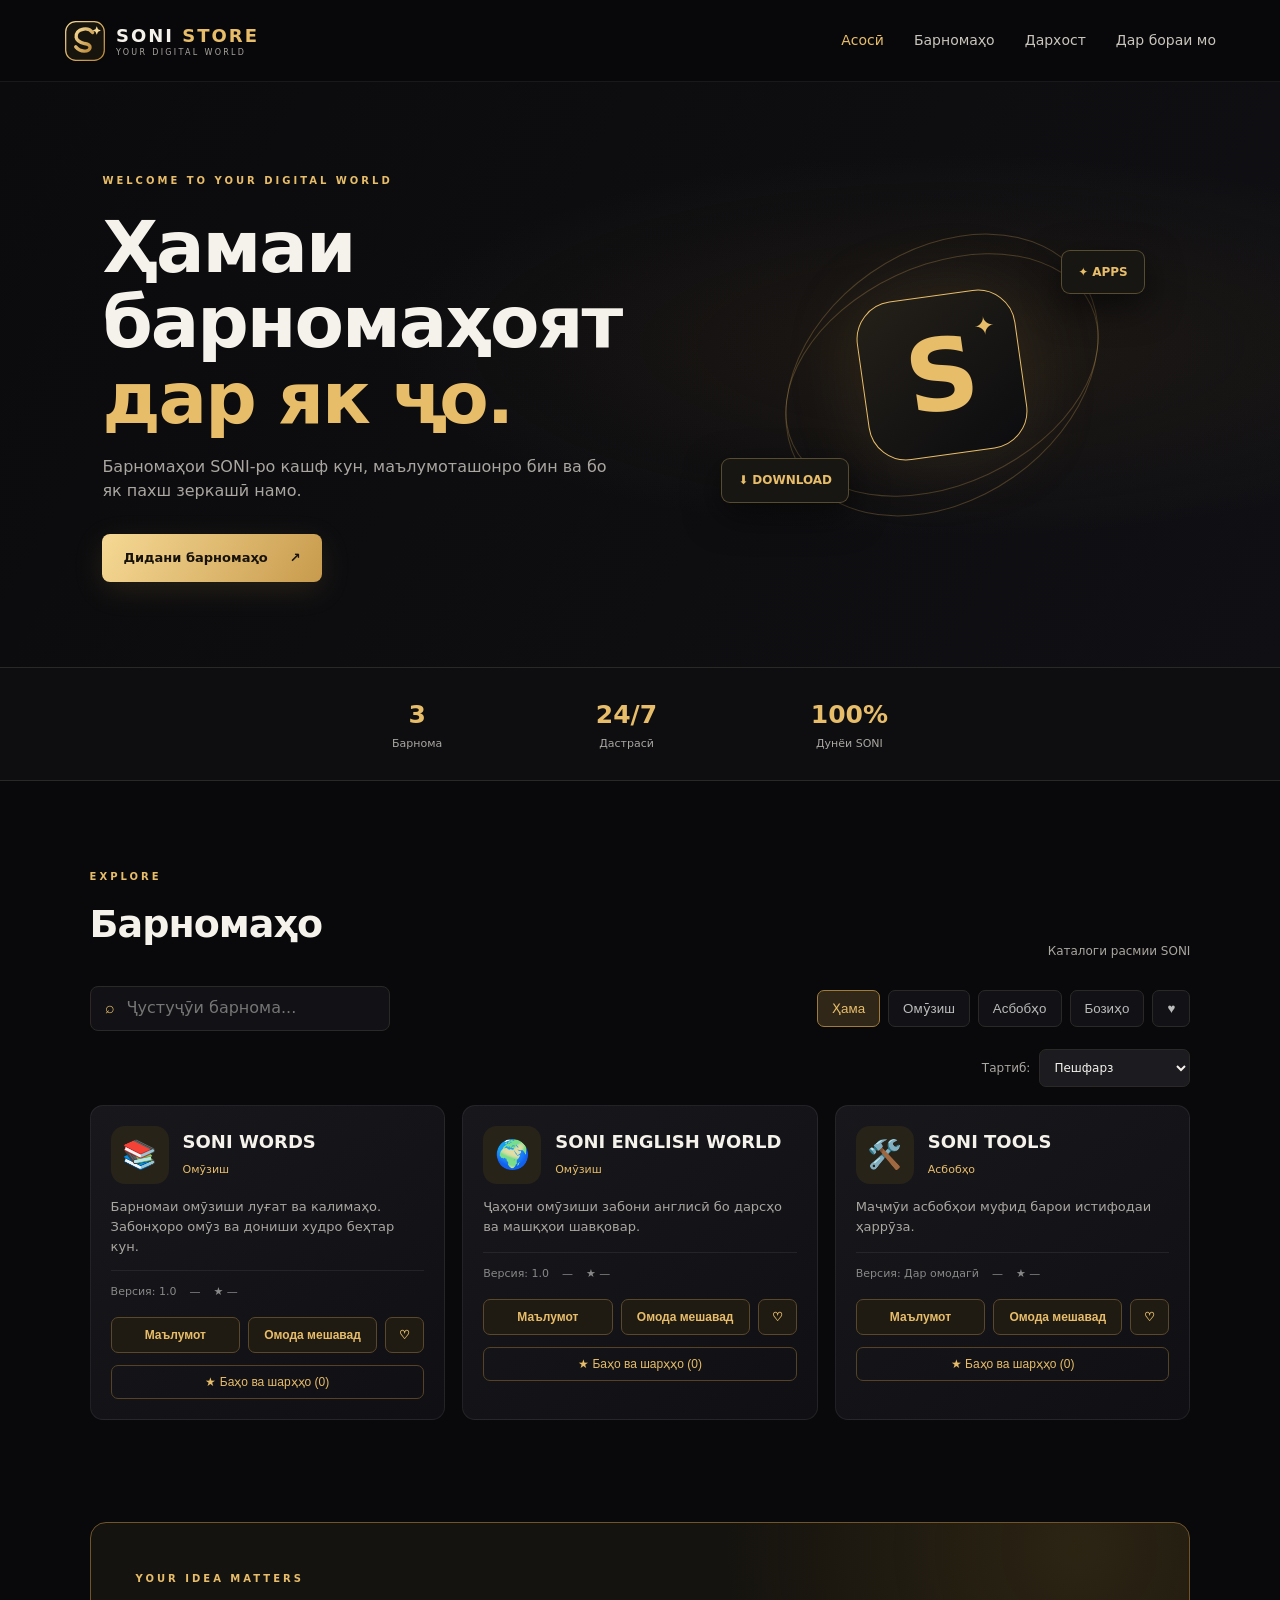
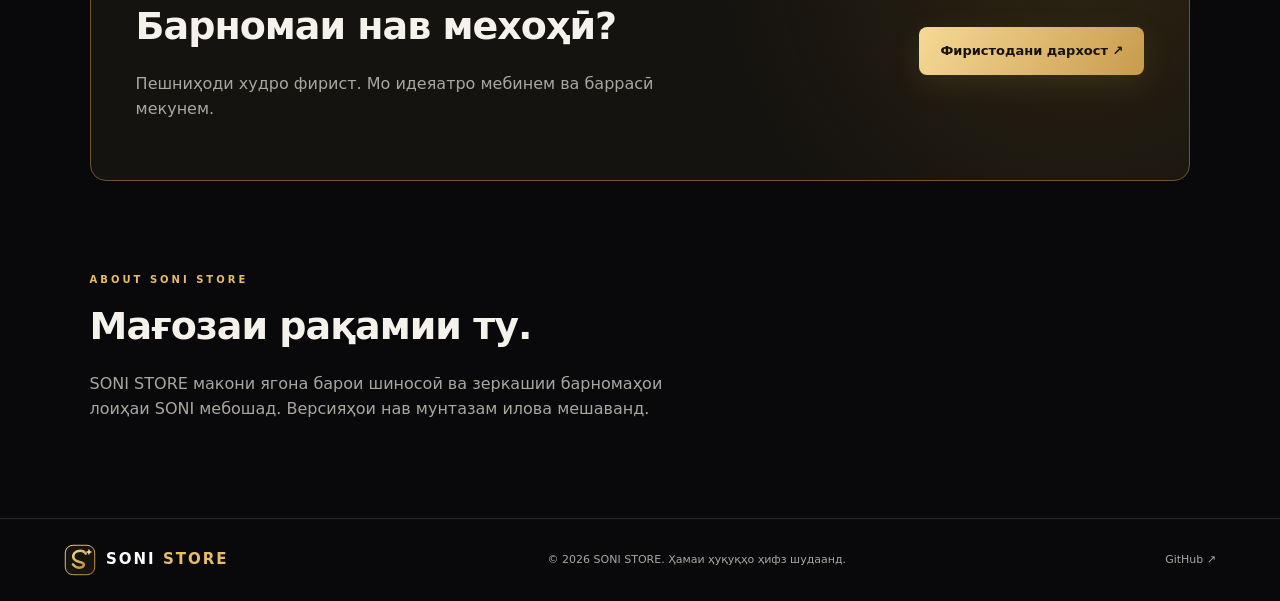
==== commit 545763bb: "SONI STORE V1.2" ====
--- a/index.html
+++ b/index.html
@@ -60,6 +60,7 @@
           <button class="filter" data-category="Дӯстдошта">♥</button>
         </div>
       </div>
+      <div class="sort-row"><label for="sortSelect">Тартиб:</label><select id="sortSelect"><option value="default">Пешфарз</option><option value="name">Аз рӯи ном</option><option value="rating">Рейтинги баланд</option></select></div>
       <div class="app-grid" id="appGrid"><div class="loading">Каталог бор шуда истодааст...</div></div>
     </section>
 
@@ -77,6 +78,7 @@
   <footer><a class="brand small-brand" href="#"><img src="assets/logo.svg" alt="" width="32" height="32"><span>SONI <b>STORE</b></span></a><span>© <span id="year"></span> SONI STORE. Ҳамаи ҳуқуқҳо ҳифз шудаанд.</span><a href="https://github.com/SoniOfficial" target="_blank" rel="noopener">GitHub ↗</a></footer>
 
   <dialog id="appDialog" class="app-dialog"><button class="close-dialog" id="closeDialog" aria-label="Пӯшидан">×</button><div id="dialogContent"></div></dialog>
+  <dialog id="reviewDialog" class="app-dialog"><button class="close-dialog" id="closeReviewDialog" aria-label="Пӯшидан">×</button><div id="reviewContent"></div></dialog>
   <script src="app.js"></script>
 </body>
 </html>
--- a/styles.css
+++ b/styles.css
@@ -1,2 +1,4 @@
 :root{--bg:#09090b;--panel:#121216;--panel2:#19191f;--gold:#e7bd69;--gold2:#f6d995;--text:#f5f2eb;--muted:#aaa6a0;--line:#2b2925}
 *{box-sizing:border-box}html{scroll-behavior:smooth}body{margin:0;background:var(--bg);color:var(--text);font-family:Inter,system-ui,-apple-system,"Segoe UI",sans-serif;line-height:1.55}a{color:inherit;text-decoration:none}.topbar{height:82px;padding:0 max(5vw,22px);display:flex;align-items:center;justify-content:space-between;border-bottom:1px solid #ffffff12;background:#09090beF;position:sticky;top:0;z-index:5;backdrop-filter:blur(18px)}.brand{display:flex;align-items:center;gap:10px;font-size:18px;letter-spacing:2px;font-weight:800}.brand img{display:block}.brand b{color:var(--gold)}.brand small{display:block;font-size:8px;letter-spacing:2.3px;color:var(--muted);font-weight:500;margin-top:-3px}.topbar nav{display:flex;gap:30px;color:#c9c5bd;font-size:14px}.topbar nav a:hover,.topbar nav .active{color:var(--gold)}.menu-btn{display:none;background:none;color:white;border:0;font-size:25px}.hero{min-height:520px;padding:85px max(8vw,24px);display:grid;grid-template-columns:1.1fr .9fr;align-items:center;gap:30px;background:radial-gradient(ellipse at 75% 45%,#5a411c33,transparent 42%),linear-gradient(120deg,#0b0b0d,#101014)}.eyebrow{color:var(--gold);font-size:10px;letter-spacing:3px;font-weight:800}.hero h1{font-size:clamp(42px,6vw,72px);line-height:1.05;letter-spacing:-2px;margin:18px 0}.hero h1 em{font-style:normal;color:var(--gold)}.hero p{max-width:510px;color:var(--muted);font-size:16px;margin-bottom:30px}.primary-btn{display:inline-flex;gap:22px;align-items:center;background:linear-gradient(120deg,var(--gold2),#c89b4d);color:#17120a;padding:14px 21px;border-radius:8px;font-weight:800;font-size:13px;box-shadow:0 8px 30px #d3a64b22}.primary-btn:hover{transform:translateY(-2px)}.hero-art{height:340px;position:relative;display:grid;place-items:center}.orbit{position:absolute;border:1px solid #d8ae5b44;border-radius:50%;transform:rotate(-25deg)}.orbit-one{width:330px;height:220px}.orbit-two{width:250px;height:340px;transform:rotate(55deg)}.store-mark{width:160px;height:160px;border:1px solid var(--gold);border-radius:38px;display:grid;place-items:center;font-size:100px;font-weight:900;color:var(--gold);background:linear-gradient(145deg,#242019,#0c0c0f);box-shadow:0 0 80px #d5a64b22;transform:rotate(-8deg)}.store-mark span{font-size:25px;position:absolute;right:20px;top:18px}.float-card{position:absolute;padding:12px 16px;border:1px solid #d9b66b55;background:#171613;border-radius:9px;color:var(--gold);font-size:12px;box-shadow:0 12px 35px #0008}.card-a{top:45px;right:7%}.card-b{bottom:42px;left:3%}.stats{display:flex;justify-content:center;gap:clamp(45px,12vw,170px);padding:28px 15px;border-block:1px solid var(--line);background:#0e0e11}.stats div{display:flex;flex-direction:column;text-align:center}.stats strong{font-size:25px;color:var(--gold)}.stats span{font-size:11px;color:var(--muted)}.section{padding:82px max(7vw,22px)}.section-heading{display:flex;justify-content:space-between;align-items:end;margin-bottom:25px}.section h2,.request-section h2{font-size:38px;letter-spacing:-1px;margin:7px 0}.section-note{font-size:12px;color:var(--muted)}.toolbar{display:flex;gap:18px;justify-content:space-between;align-items:center;margin-bottom:26px;flex-wrap:wrap}.search{display:flex;align-items:center;gap:10px;background:var(--panel);border:1px solid var(--line);border-radius:8px;padding:0 14px;min-width:min(100%,300px);height:45px;color:var(--gold)}.search input{background:none;border:0;outline:0;color:white;width:100%;font:inherit}.filters{display:flex;gap:8px;flex-wrap:wrap}.filter{background:var(--panel);border:1px solid var(--line);border-radius:7px;color:#bbb;padding:10px 14px;cursor:pointer}.filter.active,.filter:hover{background:#302719;border-color:#9f7c3c;color:var(--gold)}.app-grid{display:grid;grid-template-columns:repeat(3,1fr);gap:17px}.app-card{background:linear-gradient(145deg,#17171c,#101014);border:1px solid #ffffff12;border-radius:13px;padding:20px;transition:.2s;min-width:0}.app-card:hover{border-color:#b38b4a88;transform:translateY(-4px)}.app-top{display:flex;align-items:center;gap:14px}.app-icon{width:58px;height:58px;border-radius:14px;background:#282319;display:grid;place-items:center;font-size:28px;color:var(--gold);flex-shrink:0}.app-card h3{margin:0;font-size:18px}.app-card .category{font-size:11px;color:var(--gold)}.app-card p{font-size:13px;color:var(--muted);min-height:42px}.card-meta{display:flex;gap:13px;color:#888;font-size:11px;border-top:1px solid #ffffff12;padding-top:12px}.card-actions{display:flex;gap:8px;margin-top:17px}.card-actions button,.card-actions a{flex:1;text-align:center;border:1px solid #5a482b;background:#201b12;color:var(--gold);padding:10px;border-radius:7px;font-size:12px;font-weight:700;cursor:pointer}.card-actions .download{background:var(--gold);color:#17120a;border-color:var(--gold)}.favorite{width:39px!important;flex:0 0 39px!important}.favorite.saved{color:#ff8c9b}.loading,.empty{grid-column:1/-1;text-align:center;padding:45px;color:var(--muted)}.request-section{margin:20px max(7vw,22px) 65px;padding:42px 45px;border:1px solid #70552b;background:radial-gradient(circle at 90% 10%,#9c76252b,transparent 35%),#15130f;border-radius:16px;display:flex;justify-content:space-between;align-items:center;gap:25px}.request-section p,.about p{color:var(--muted);max-width:600px}.about{padding-top:20px;padding-bottom:80px}.about h2{margin-bottom:5px}footer{border-top:1px solid var(--line);padding:25px max(5vw,22px);display:flex;align-items:center;justify-content:space-between;gap:18px;color:var(--muted);font-size:11px}.small-brand{font-size:15px;color:white}.app-dialog{width:min(600px,calc(100% - 28px));background:#141418;color:var(--text);border:1px solid #806333;border-radius:15px;padding:30px;box-shadow:0 20px 100px #000c}.app-dialog::backdrop{background:#000b;backdrop-filter:blur(5px)}.close-dialog{float:right;background:none;border:0;color:white;font-size:28px;cursor:pointer}.dialog-icon{font-size:45px}.dialog-meta{display:flex;gap:15px;flex-wrap:wrap;color:var(--gold);font-size:12px}.screenshots{display:flex;gap:10px;overflow:auto;margin:18px 0}.screenshots img{width:130px;height:220px;object-fit:cover;border-radius:8px;border:1px solid var(--line)}@media(max-width:760px){.topbar{height:70px}.menu-btn{display:block}.topbar nav{display:none;position:absolute;top:69px;left:0;right:0;background:#111114;padding:20px;flex-direction:column;gap:18px;border-bottom:1px solid var(--line)}.topbar nav.open{display:flex}.hero{grid-template-columns:1fr;padding-top:65px;padding-bottom:35px}.hero-art{height:260px}.store-mark{width:125px;height:125px;font-size:75px}.orbit-one{width:260px;height:175px}.orbit-two{height:260px;width:190px}.app-grid{grid-template-columns:repeat(2,1fr)}.request-section{margin-inline:20px;padding:28px;align-items:flex-start;flex-direction:column}.section{padding-top:60px;padding-bottom:60px}footer{flex-wrap:wrap}}@media(max-width:480px){.app-grid{grid-template-columns:1fr}.hero h1{font-size:48px}.stats{gap:35px}.section-heading{align-items:flex-start;flex-direction:column}.section-note{margin-top:5px}.request-section h2{font-size:30px}}
+
+.sort-row{display:flex;justify-content:flex-end;align-items:center;gap:9px;margin:-8px 0 18px;color:var(--muted);font-size:12px}.sort-row select,.review-form select,.review-form input,.review-form textarea{background:#1b1b20;border:1px solid var(--line);border-radius:7px;color:var(--text);padding:10px;font:inherit}.review-link{margin-top:12px;width:100%;background:transparent;border:1px solid #554326;color:var(--gold);border-radius:7px;padding:9px;cursor:pointer;font-size:12px}.review-link:hover{background:#2a2114}.review-form{display:grid;gap:9px;margin:18px 0 25px}.review-form label{font-size:12px;color:var(--gold);margin-top:4px}.review-form textarea{min-height:90px;resize:vertical}.review-form .primary-btn{border:0;justify-self:start;cursor:pointer}.review-list{display:grid;gap:10px}.review-list article{padding:13px;background:#1b1b20;border:1px solid var(--line);border-radius:8px}.review-list article p{margin:7px 0;color:#ddd}.review-list small,.muted,.notice{color:var(--muted);font-size:11px}.stars{float:right;color:var(--gold)}.notice{border-top:1px solid var(--line);padding-top:12px;margin-top:18px}
